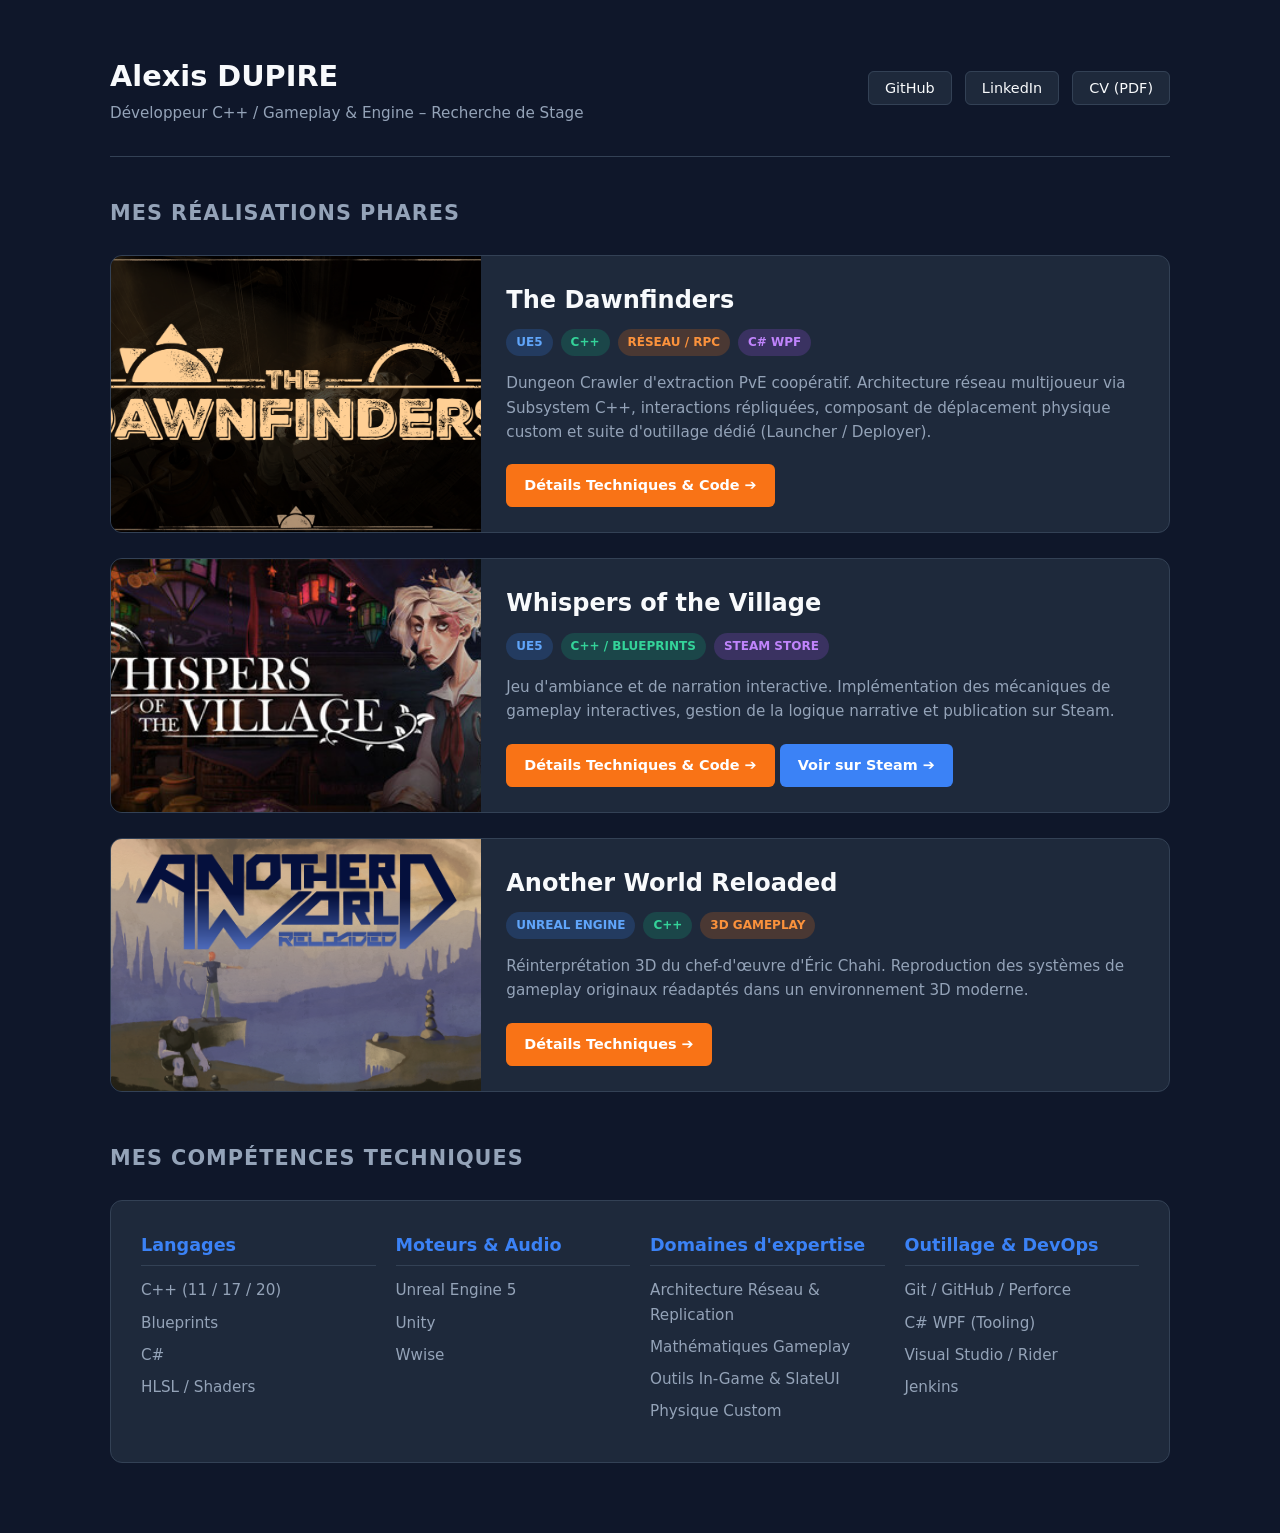
==== index.html @ 89d2ec2f "[add] Source files" ====
<!DOCTYPE html>
<html lang="fr">
<head>
    <meta charset="UTF-8">
    <meta name="viewport" content="width=device-width, initial-scale=1.0">
    <title>DUP_DEV | Développeur C++ & Gameplay</title>
    <link rel="stylesheet" href="style.css">
</head>
<body>

<header>
    <div class="brand">
        <h1><a href="index.html">Alexis DUPIRE</a></h1>
        <p>Développeur C++ / Gameplay & Engine – Recherche de Stage</p>
    </div>
    <nav class="nav-links">
        <a href="https://github.com" target="_blank">GitHub</a>
        <a href="https://linkedin.com" target="_blank">LinkedIn</a>
        <a href="assets/CV_DUPIREAlexis.pdf" target="_blank">CV (PDF)</a>
    </nav>
</header>

<main>
    <h2 class="section-title">Mes Réalisations Phares</h2>
    <div class="projects-grid">

        <!-- PROJET 1 -->
        <article class="project-card">
            <img src="assets/dawnfinders-banner.png" alt="The Dawnfinders" class="project-img">
            <div class="project-content">
                <div>
                    <div class="project-header">
                        <h3>The Dawnfinders</h3>
                    </div>
                    <div class="tags">
                        <span class="tag tag-ue5">UE5</span>
                        <span class="tag tag-cpp">C++</span>
                        <span class="tag tag-network">Réseau / RPC</span>
                        <span class="tag tag-tools">C# WPF</span>
                    </div>
                    <p class="project-description">
                        Dungeon Crawler d'extraction PvE coopératif. Architecture réseau multijoueur via Subsystem C++, interactions répliquées, composant de déplacement physique custom et suite d'outillage dédié (Launcher / Deployer).
                    </p>
                </div>
                <a href="dawnfinders.html" class="btn-cta">Détails Techniques & Code ➔</a>
            </div>
        </article>

        <!-- PROJET 2 -->
        <article class="project-card">
            <img src="assets/whispers-banner.jpg" alt="Whispers of the Village" class="project-img">
            <div class="project-content">
                <div>
                    <div class="project-header">
                        <h3>Whispers of the Village</h3>
                    </div>
                    <div class="tags">
                        <span class="tag tag-ue5">UE5</span>
                        <span class="tag tag-cpp">C++ / Blueprints</span>
                        <span class="tag tag-tools">Steam Store</span>
                    </div>
                    <p class="project-description">
                        Jeu d'ambiance et de narration interactive. Implémentation des mécaniques de gameplay interactives, gestion de la logique narrative et publication sur Steam.
                    </p>
                </div>
                <div>
                <span>
                    <a href="whispers.html" class="btn-cta">Détails Techniques & Code ➔</a>
                </span>
                <span>
                    <a href="https://store.steampowered.com/app/1938770/Whispers_of_the_village/" target="_blank" class="btn-cta" style="background-color: var(--accent-blue);">Voir sur Steam ➔</a>
                </span>
                </div>
            </div>
        </article>

        <!-- PROJET 3 -->
        <article class="project-card">
            <img src="assets/anotherworld-banner.png" alt="Another World Reloaded" class="project-img">
            <div class="project-content">
                <div>
                    <div class="project-header">
                        <h3>Another World Reloaded</h3>
                    </div>
                    <div class="tags">
                        <span class="tag tag-ue5">Unreal Engine</span>
                        <span class="tag tag-cpp">C++</span>
                        <span class="tag tag-network">3D Gameplay</span>
                    </div>
                    <p class="project-description">
                        Réinterprétation 3D du chef-d'œuvre d'Éric Chahi. Reproduction des systèmes de gameplay originaux réadaptés dans un environnement 3D moderne.
                    </p>
                </div>
                <a href="#" class="btn-cta">Détails Techniques ➔</a>
            </div>
        </article>

    </div>

    <h2 class="section-title">Mes Compétences Techniques</h2>
    <section class="skills-container">
        <div class="skill-column">
            <h4>Langages</h4>
            <ul>
                <li>C++ (11 / 17 / 20)</li>
                <li>Blueprints</li>
                <li>C#</li>
                <li>HLSL / Shaders</li>
            </ul>
        </div>
        <div class="skill-column">
            <h4>Moteurs & Audio</h4>
            <ul>
                <li>Unreal Engine 5</li>
                <li>Unity</li>
                <li>Wwise</li>
            </ul>
        </div>
        <div class="skill-column">
            <h4>Domaines d'expertise</h4>
            <ul>
                <li>Architecture Réseau & Replication</li>
                <li>Mathématiques Gameplay</li>
                <li>Outils In-Game & SlateUI</li>
                <li>Physique Custom</li>
            </ul>
        </div>
        <div class="skill-column">
            <h4>Outillage & DevOps</h4>
            <ul>
                <li>Git / GitHub / Perforce</li>
                <li>C# WPF (Tooling)</li>
                <li>Visual Studio / Rider</li>
                <li>Jenkins</li>
            </ul>
        </div>
    </section>
</main>

<script src="script.js"></script>
</body>
</html>
---- style.css ----
/* --- VARIABLES DE COULEURS & DIGNES --- */
:root {
    --bg-color: #0f172a;        /* Anthracite sombre */
    --card-bg: #1e293b;         /* Cartes */
    --card-border: #334155;     /* Bordures */
    --text-main: #f8fafc;       /* Texte blanc */
    --text-muted: #94a3b8;      /* Texte secondaire */
    --accent-blue: #3b82f6;     /* Bleu accent */
    --accent-orange: #f97316;   /* Orange boutons */
    --accent-green: #10b981;    /* Vert accents */
    --code-bg: #020617;        /* Fond des blocs de code */
}

* {
    box-sizing: border-box;
    margin: 0;
    padding: 0;
    font-family: 'Segoe UI', system-ui, -apple-system, sans-serif;
}

body {
    background-color: var(--bg-color);
    color: var(--text-main);
    line-height: 1.6;
    padding: 20px;
    max-width: 1100px;
    margin: 0 auto;
}

/* --- EN-TÊTE / NAVIGATION --- */
header {
    display: flex;
    justify-content: space-between;
    align-items: center;
    padding: 30px 0;
    border-bottom: 1px solid var(--card-border);
    margin-bottom: 40px;
}

.brand h1 a {
    color: var(--text-main);
    text-decoration: none;
    font-size: 1.8rem;
    font-weight: 700;
}

.brand p {
    color: var(--text-muted);
    font-size: 0.95rem;
}

.nav-links a {
    color: var(--text-main);
    text-decoration: none;
    background: var(--card-bg);
    border: 1px solid var(--card-border);
    padding: 8px 16px;
    border-radius: 6px;
    font-size: 0.9rem;
    margin-left: 8px;
    transition: all 0.2s ease;
}

.nav-links a:hover {
    border-color: var(--accent-blue);
    color: var(--accent-blue);
}

/* --- TITRES --- */
h2.section-title {
    font-size: 1.3rem;
    text-transform: uppercase;
    letter-spacing: 1px;
    color: var(--text-muted);
    margin-bottom: 25px;
}

/* --- CARTES DE PROJET (PAGE D'ACCUEIL) --- */
.projects-grid {
    display: flex;
    flex-direction: column;
    gap: 25px;
    margin-bottom: 50px;
}

.project-card {
    background: var(--card-bg);
    border: 1px solid var(--card-border);
    border-radius: 12px;
    display: flex;
    overflow: hidden;
    transition: transform 0.2s ease, border-color 0.2s ease;
}

.project-card:hover {
    transform: translateY(-3px);
    border-color: var(--accent-blue);
}

.project-img {
    width: 35%;
    min-width: 280px;
    object-fit: cover;
    background-color: #000;
}

.project-content {
    padding: 25px;
    width: 65%;
    display: flex;
    flex-direction: column;
    justify-content: space-between;
}

.project-header h3 {
    font-size: 1.5rem;
    margin-bottom: 10px;
}

/* Badges / Tags */
.tags {
    display: flex;
    flex-wrap: wrap;
    gap: 8px;
    margin-bottom: 15px;
}

.tag {
    font-size: 0.75rem;
    font-weight: 600;
    padding: 4px 10px;
    border-radius: 20px;
    text-transform: uppercase;
}

.tag-ue5 { background: rgba(59, 130, 246, 0.2); color: #60a5fa; }
.tag-cpp { background: rgba(16, 185, 129, 0.2); color: #34d399; }
.tag-network { background: rgba(249, 115, 22, 0.2); color: #fb923c; }
.tag-tools { background: rgba(168, 85, 247, 0.2); color: #c084fc; }

.project-description {
    color: var(--text-muted);
    font-size: 0.95rem;
    margin-bottom: 20px;
}

.btn-cta {
    display: inline-block;
    align-self: flex-start;
    background-color: var(--accent-orange);
    color: #fff;
    padding: 10px 18px;
    border-radius: 6px;
    text-decoration: none;
    font-weight: 600;
    font-size: 0.9rem;
    transition: opacity 0.2s ease;
}

.btn-cta:hover {
    opacity: 0.9;
}

/* --- GRILLE DE DÉTAILS (PAGES PROJET) --- */
.detail-hero {
    margin-bottom: 40px;
}

.detail-hero h1 {
    font-size: 2.5rem;
    margin-bottom: 10px;
}

.tech-grid {
    display: grid;
    grid-template-columns: repeat(auto-fit, minmax(300px, 1fr));
    gap: 25px;
    margin-bottom: 50px;
}

.tech-card {
    background: var(--card-bg);
    border: 1px solid var(--card-border);
    border-radius: 12px;
    padding: 20px;
    display: flex;
    flex-direction: column;
}

.tech-card h3 {
    color: var(--accent-blue);
    font-size: 1.2rem;
    margin-bottom: 10px;
}

.tech-card img {
    width: 100%;
    border-radius: 6px;
    margin: 15px 0;
    border: 1px solid var(--card-border);
}

.tech-card ul {
    list-style: none;
    color: var(--text-muted);
    font-size: 0.95rem;
}

.tech-card ul li {
    margin-bottom: 8px;
    position: relative;
    padding-left: 15px;
}

.tech-card ul li::before {
    content: "▹";
    position: absolute;
    left: 0;
    color: var(--accent-blue);
}

/* --- SECTION COMPÉTENCES --- */
.skills-container {
    display: grid;
    grid-template-columns: repeat(auto-fit, minmax(200px, 1fr));
    gap: 20px;
    background: var(--card-bg);
    border: 1px solid var(--card-border);
    padding: 30px;
    border-radius: 12px;
    margin-bottom: 50px;
}

.skill-column h4 {
    color: var(--accent-blue);
    margin-bottom: 12px;
    font-size: 1.1rem;
    border-bottom: 1px solid var(--card-border);
    padding-bottom: 6px;
}

.skill-column ul {
    list-style: none;
}

.skill-column li {
    color: var(--text-muted);
    font-size: 0.95rem;
    margin-bottom: 8px;
}

/* --- RESPONSIVE --- */
@media (max-width: 768px) {
    header {
        flex-direction: column;
        align-items: flex-start;
        gap: 20px;
    }
    .project-card {
        flex-direction: column;
    }
    .project-img {
        width: 100%;
        height: 200px;
    }
    .project-content {
        width: 100%;
    }
}
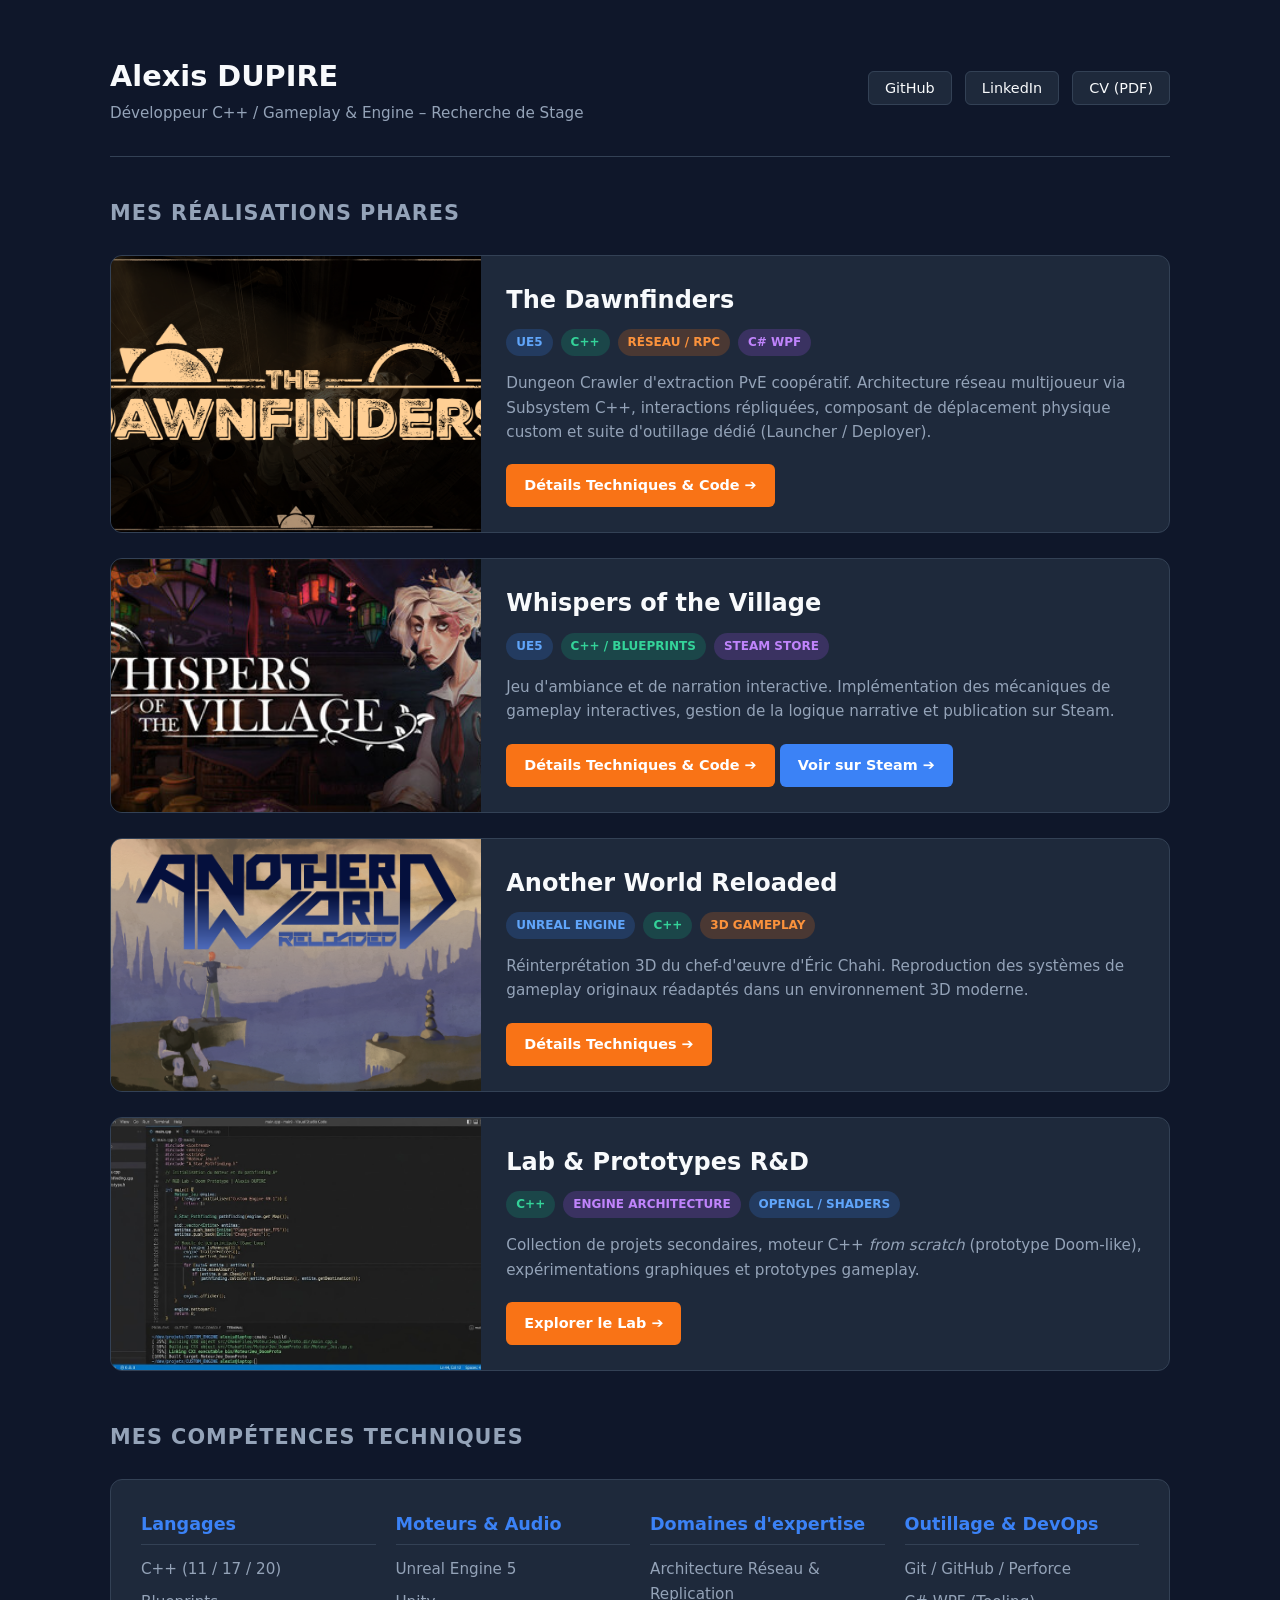
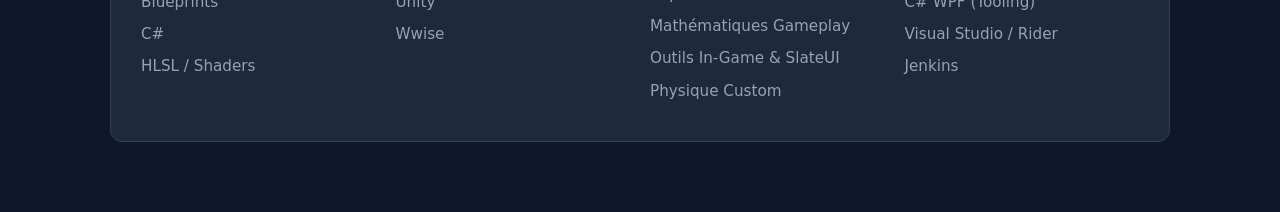
==== commit 15c59ae5: "[add] Multiple pages + update infos" ====
--- a/index.html
+++ b/index.html
@@ -3,7 +3,7 @@
 <head>
     <meta charset="UTF-8">
     <meta name="viewport" content="width=device-width, initial-scale=1.0">
-    <title>DUP_DEV | Développeur C++ & Gameplay</title>
+    <title>Alexis Dupire | Développeur C++ & Gameplay</title>
     <link rel="stylesheet" href="style.css">
 </head>
 <body>
@@ -14,8 +14,8 @@
         <p>Développeur C++ / Gameplay & Engine – Recherche de Stage</p>
     </div>
     <nav class="nav-links">
-        <a href="https://github.com" target="_blank">GitHub</a>
-        <a href="https://linkedin.com" target="_blank">LinkedIn</a>
+        <a href="https://github.com/Illerhan" target="_blank">GitHub</a>
+        <a href="https://www.linkedin.com/in/alexisdupire/" target="_blank">LinkedIn</a>
         <a href="assets/CV_DUPIREAlexis.pdf" target="_blank">CV (PDF)</a>
     </nav>
 </header>
@@ -91,7 +91,28 @@
                         Réinterprétation 3D du chef-d'œuvre d'Éric Chahi. Reproduction des systèmes de gameplay originaux réadaptés dans un environnement 3D moderne.
                     </p>
                 </div>
-                <a href="#" class="btn-cta">Détails Techniques ➔</a>
+                <a href="anotherworld.html" class="btn-cta">Détails Techniques ➔</a>
+            </div>
+        </article>
+
+        <!-- CARTE LAB & PROTOTYPES -->
+        <article class="project-card">
+            <img src="assets/ide.jpg" alt="Lab & Prototypes R&D" class="project-img">
+            <div class="project-content">
+                <div>
+                    <div class="project-header">
+                        <h3>Lab & Prototypes R&D</h3>
+                    </div>
+                    <div class="tags">
+                        <span class="tag tag-cpp">C++</span>
+                        <span class="tag tag-tools">Engine Architecture</span>
+                        <span class="tag tag-ue5">OpenGL / Shaders</span>
+                    </div>
+                    <p class="project-description">
+                        Collection de projets secondaires, moteur C++ <em>from scratch</em> (prototype Doom-like), expérimentations graphiques et prototypes gameplay.
+                    </p>
+                </div>
+                <a href="lab.html" class="btn-cta">Explorer le Lab ➔</a>
             </div>
         </article>
 
--- a/style.css
+++ b/style.css
@@ -173,9 +173,9 @@
 
 .tech-grid {
     display: grid;
-    grid-template-columns: repeat(auto-fit, minmax(300px, 1fr));
-    gap: 25px;
-    margin-bottom: 50px;
+    grid-template-columns: repeat(auto-fit, minmax(380px, 1fr));
+    gap: 20px;
+    margin-top: 20px;
 }
 
 .tech-card {
@@ -266,4 +266,168 @@
     .project-content {
         width: 100%;
     }
+}
+
+.image-slider {
+    position: relative;
+    width: 100%;
+    max-width: 800px;
+    aspect-ratio: 16 / 9;
+    overflow: hidden;
+    border-radius: 12px;
+    border: 1px solid rgba(255, 255, 255, 0.1);
+}
+
+.image-container img {
+    position: absolute;
+    top: 0;
+    left: 0;
+    width: 100%;
+    height: 100%;
+    object-fit: cover;
+    user-select: none;
+}
+
+/* L'image de premier plan est découpée selon la position du slider */
+.img-before {
+    clip-path: polygon(0 0, var(--position) 0, var(--position) 100%, 0 100%);
+}
+
+/* Input transparent sur toute la zone pour capter le drag/clic */
+.slider-input {
+    position: absolute;
+    top: 0;
+    left: 0;
+    width: 100%;
+    height: 100%;
+    opacity: 0;
+    cursor: ew-resize;
+    z-index: 10;
+    margin: 0;
+}
+
+/* Ligne séparatrice verticale */
+.slider-line {
+    position: absolute;
+    top: 0;
+    bottom: 0;
+    left: var(--position);
+    width: 2px;
+    background: #ffffff;
+    transform: translateX(-50%);
+    pointer-events: none;
+    z-index: 5;
+}
+
+/* Bouton au centre de la barrette */
+.slider-handle {
+    position: absolute;
+    top: 50%;
+    left: var(--position);
+    transform: translate(-50%, -50%);
+    width: 40px;
+    height: 40px;
+    background-color: #ffffff;
+    color: #111111;
+    border-radius: 50%;
+    display: flex;
+    align-items: center;
+    justify-content: center;
+    font-weight: bold;
+    box-shadow: 0 0 12px rgba(0, 0, 0, 0.5);
+    pointer-events: none;
+    z-index: 6;
+}
+/* --- CAROUSEL AUTOMATIQUE --- */
+.carousel-container {
+    position: relative;
+    width: 100%;
+    aspect-ratio: 16 / 9;
+    margin: 15px 0;
+    overflow: hidden;
+    border-radius: 8px;
+    border: 1px solid rgba(255, 255, 255, 0.1);
+}
+
+.carousel-slides {
+    position: relative;
+    width: 100%;
+    height: 100%;
+}
+
+.carousel-slide {
+    position: absolute;
+    top: 0;
+    left: 0;
+    width: 100%;
+    height: 100%;
+    object-fit: cover;
+    opacity: 0;
+    transition: opacity 0.8s ease-in-out;
+    z-index: 1;
+}
+
+.carousel-slide.active {
+    opacity: 1;
+    z-index: 2;
+}
+
+/* Puces de suivi au bas de l'image */
+.carousel-dots {
+    position: absolute;
+    bottom: 10px;
+    left: 50%;
+    transform: translateX(-50%);
+    display: flex;
+    gap: 6px;
+    z-index: 5;
+    background: rgba(0, 0, 0, 0.4);
+    padding: 4px 8px;
+    border-radius: 12px;
+}
+
+.carousel-dots .dot {
+    width: 8px;
+    height: 8px;
+    border-radius: 50%;
+    background: rgba(255, 255, 255, 0.4);
+    transition: background 0.3s ease, transform 0.3s ease;
+}
+
+.carousel-dots .dot.active {
+    background: #ffffff;
+    transform: scale(1.2);
+}
+/* --- BOUTONS FLÈCHES DU CARROUSEL --- */
+.carousel-arrow {
+    position: absolute;
+    top: 50%;
+    transform: translateY(-50%);
+    background: rgba(0, 0, 0, 0.5);
+    color: #ffffff;
+    border: none;
+    width: 36px;
+    height: 36px;
+    border-radius: 50%;
+    font-size: 16px;
+    cursor: pointer;
+    z-index: 10;
+    display: flex;
+    align-items: center;
+    justify-content: center;
+    transition: background 0.3s ease, transform 0.2s ease;
+    user-select: none;
+}
+
+.carousel-arrow:hover {
+    background: rgba(0, 0, 0, 0.85);
+    transform: translateY(-50%) scale(1.1);
+}
+
+.carousel-arrow.prev {
+    left: 10px;
+}
+
+.carousel-arrow.next {
+    right: 10px;
 }
